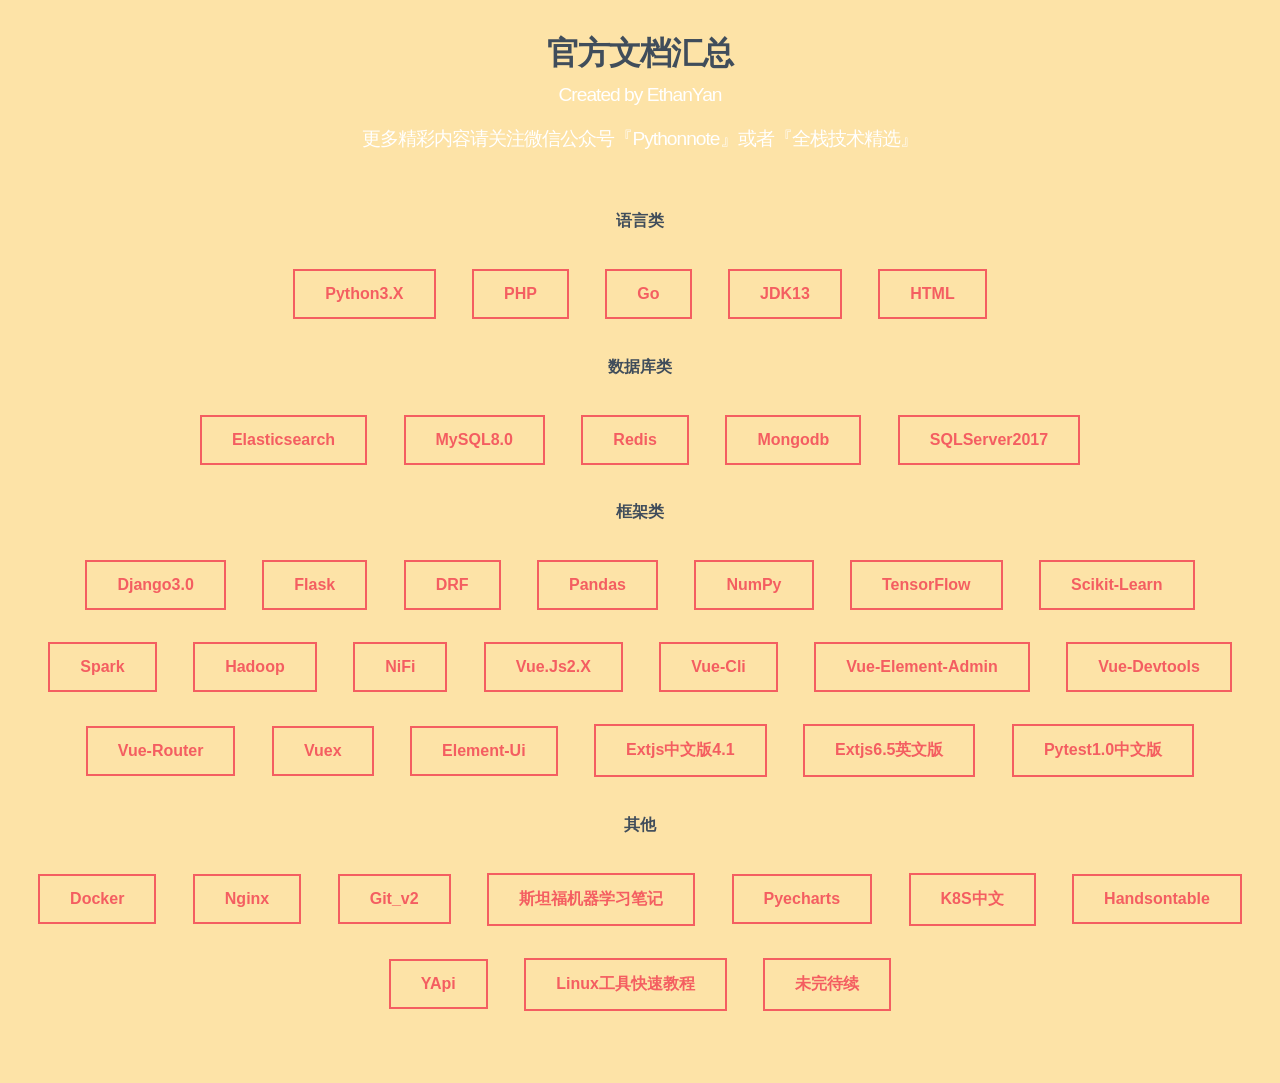
==== index.html @ 42d87d54 "Update index.html" ====
﻿<!doctype html>
<html lang="zh">
<head>
    <meta charset="UTF-8">
    <meta http-equiv="X-UA-Compatible" content="IE=edge,chrome=1">
    <meta name="viewport" content="width=device-width, initial-scale=1.0">
    <title>文档</title>
    <link rel="stylesheet" type="text/css" href="css/normalize.css" />
    <link rel="stylesheet" type="text/css" href="css/default.css">
    <link rel="stylesheet" type="text/css" href="css/styles.css">
    <!--[if IE]>
        <script src="http://libs.useso.com/js/html5shiv/3.7/html5shiv.min.js"></script>
    <![endif]-->
</head>
<body>
    <article class="htmleaf-container">
        <header class="htmleaf-header">
            <h1>官方文档汇总 <span>Created by EthanYan</span> <span>更多精彩内容请关注微信公众号『Pythonnote』或者『全栈技术精选』</span></h1>
        </header>
        <div class="htmleaf-content">
            <h4>语言类</h4>
            <button class="draw" onclick="location.href='https://docs.python.org/3/'">Python3.x</button>
            <button class="draw meet" onclick="location.href='https://www.php.net/manual/zh/index.php'">PHP</button>
            <button class="center" onclick="location.href='http://docs.studygolang.com/doc/'">Go</button>
            <button class="center" onclick="location.href='https://docs.oracle.com/en/java/javase/13/'">JDK13</button>
            <button class="draw meet" onclick="location.href='https://html.spec.whatwg.org/multipage/parsing.html'">HTML</button>

            <h4>数据库类</h4>
            <button class="draw" onclick="location.href='https://www.elastic.co/guide/en/elasticsearch/reference/current/index.html'">Elasticsearch</button>
            <button class="draw" onclick="location.href='https://dev.mysql.com/doc/refman/8.0/en/'">MySQL8.0</button>
            <button class="draw meet" onclick="location.href='https://redis.io/'">redis</button>
            <button class="center" onclick="location.href='https://docs.mongodb.com/'">mongodb</button>
            <button class="draw meet" onclick="location.href='https://docs.microsoft.com/zh-cn/sql/sql-server/?view=sql-server-2017'">SQLServer2017</button>

            <h4>框架类</h4>
            <button class="draw" onclick="location.href='https://docs.djangoproject.com/zh-hans/3.0/'">Django3.0</button>
            <button class="draw meet" onclick="location.href='https://dormousehole.readthedocs.io/en/latest/'">Flask</button>
            <button class="center" onclick="location.href='https://www.django-rest-framework.org/'">DRF</button>
            <button class="draw meet" onclick="location.href='https://pandas.pydata.org/pandas-docs/stable/'">pandas</button>
            <button class="draw" onclick="https://numpy.org/doc/'">NumPy</button>
            <button class="center" onclick="https://tensorflow.google.cn/tutorials/?hl=zh_cn'">TensorFlow</button>
            <button class="draw meet" onclick="location.href='https://scikit-learn.org/stable/'">scikit-learn</button>
            <button class="draw" onclick="location.href='http://spark.apache.org/docs/latest/'">Spark</button>
            <button class="center" onclick="location.href='http://hadoop.apache.org/'">Hadoop</button>
            <button class="draw meet" onclick="location.href='http://nifi.apache.org/docs.html'">NiFi</button>
            <button class="draw" onclick="location.href='https://cn.vuejs.org/v2/guide/'">Vue.js2.x</button>
            <button class="center" onclick="location.href='https://cli.vuejs.org/zh/guide/installation.html'">vue-cli</button>
            <button class="draw meet" onclick="location.href='https://panjiachen.gitee.io/vue-element-admin-site/zh/guide/'">vue-element-admin</button>
            <button class="draw" onclick="location.href='https://github.com/vuejs/vue-devtools/blob/dev/README.md'">vue-devtools</button>
            <button class="draw meet" onclick="location.href='https://router.vuejs.org/zh/guide/#html'">vue-router</button>
            <button class="draw" onclick="location.href='https://vuex.vuejs.org/zh/'">vuex</button>
            <button class="center" onclick="location.href='https://element.eleme.cn/#/zh-CN'">element-ui</button>
            <button class="draw meet" onclick="location.href='http://extjs-doc-cn.github.io/ext4api/'">extjs中文版4.1</button>
            <button class="draw" onclick="location.href='https://docs.sencha.com/extjs/6.5.0/'">extjs6.5英文版</button>
            <button class="center" onclick="location.href='https://learning-pytest.readthedocs.io/zh/latest/doc/intro/getting-started.html'">pytest1.0中文版</button>
            
            <h4>其他</h4>
            <button class="center" onclick="location.href='https://docs.docker.com/get-started/'">Docker</button>
            <button class="draw meet" onclick="location.href='http://nginx.org/en/docs/'">nginx</button>
            <button class="draw meet" onclick="location.href='https://git-scm.com/book/en/v2'">Git_v2</button>
            <button class="draw" onclick="location.href='https://yoyoyohamapi.gitbooks.io/mit-ml/content/'">斯坦福机器学习笔记</button>
            <button class="center" onclick="location.href='http://pyecharts.org/#/zh-cn/intro'">pyecharts</button>
            <button class="draw meet" onclick="location.href='http://docs.kubernetes.org.cn/'">K8S中文</button>
            <button class="center" onclick="location.href='https://handsontable.com/docs/7.4.2/tutorial-introduction.html'">handsontable</button>
            <button class="draw meet" onclick="location.href='https://hellosean1025.github.io/yapi/documents/index.html'">YApi</button>
            <button class="draw" onclick="location.href='https://linuxtools-rst.readthedocs.io/zh_CN/latest/index.html'">Linux工具快速教程</button>
            <button class="draw" onclick="location.href='https://www.baidu.com/'">未完待续</button>

        </div>
    </article>
    <div class="mysleffooter" style="text-align: center;">
        <script type="text/javascript">var cnzz_protocol = (("https:" == document.location.protocol) ? "https://" : "http://");document.write(unescape("%3Cspan id='cnzz_stat_icon_1278605887'%3E%3C/span%3E%3Cscript src='" + cnzz_protocol + "s4.cnzz.com/z_stat.php%3Fid%3D1278605887%26online%3D1%26show%3Dline' type='text/javascript'%3E%3C/script%3E"));</script>
    </div>
</body>
</html>
---- css/default.css ----
@import url(http://fonts.useso.com/css?family=Raleway:200,500,700,800);@font-face{font-family:'icomoon';src:url('../fonts/icomoon.eot?rretjt');src:url('../fonts/icomoon.eot?#iefixrretjt') format('embedded-opentype'),url('../fonts/icomoon.woff?rretjt') format('woff'),url('../fonts/icomoon.ttf?rretjt') format('truetype'),url('../fonts/icomoon.svg?rretjt#icomoon') format('svg');font-weight:normal;font-style:normal}[class^="icon-"],[class*=" icon-"]{font-family:'icomoon';speak:none;font-style:normal;font-weight:normal;font-variant:normal;text-transform:none;line-height:1;-webkit-font-smoothing:antialiased;-moz-osx-font-smoothing:grayscale}body,html{font-size:100%;padding:0;margin:0}*,*:after,*:before{-webkit-box-sizing:border-box;-moz-box-sizing:border-box;box-sizing:border-box}.clearfix:before,.clearfix:after{content:" ";display:table}.clearfix:after{clear:both}body{background:#fde3a7;color:#404d5b;font-weight:500;font-family:"Segoe UI","Lucida Grande",Helvetica,Arial,"Microsoft YaHei",FreeSans,Arimo,"Droid Sans","wenquanyi micro hei","Hiragino Sans GB","Hiragino Sans GB W3","FontAwesome",sans-serif}a{color:#2fa0ec;text-decoration:none;outline:0}a:hover,a:focus{color:#74777b}.htmleaf-container{margin:0 auto;text-align:center;overflow:hidden}.htmleaf-content{padding:1em 0}.bgcolor-1{background:#f0efee}.bgcolor-2{background:#f9f9f9}.bgcolor-3{background:#e8e8e8}.bgcolor-4{background:#2f3238;color:#fff}.bgcolor-5{background:#df6659;color:#521e18}.bgcolor-6{background:#2fa8ec}.bgcolor-7{background:#d0d6d6}.bgcolor-8{background:#3d4444;color:#fff}.bgcolor-9{background:#ef3f52;color:#fff}.bgcolor-10{background:#64448f;color:#fff}.bgcolor-11{background:#3755ad;color:#fff}.bgcolor-12{background:#3498db;color:#fff}.htmleaf-header{padding:1em 190px 1em;letter-spacing:-1px;text-align:center}.htmleaf-header h1{font-weight:600;font-size:2em;line-height:1;margin-bottom:0;font-family:"Segoe UI","Lucida Grande",Helvetica,Arial,"Microsoft YaHei",FreeSans,Arimo,"Droid Sans","wenquanyi micro hei","Hiragino Sans GB","Hiragino Sans GB W3","FontAwesome",sans-serif}.htmleaf-header h1 span{font-family:"Segoe UI","Lucida Grande",Helvetica,Arial,"Microsoft YaHei",FreeSans,Arimo,"Droid Sans","wenquanyi micro hei","Hiragino Sans GB","Hiragino Sans GB W3","FontAwesome",sans-serif;display:block;font-size:60%;font-weight:400;padding:.8em 0 .5em 0;color:#fff}.htmleaf-demo a{color:#1d7db1;text-decoration:none}.htmleaf-demo{width:100%;padding-bottom:1.2em}.htmleaf-demo a{display:inline-block;margin:.5em;padding:.6em 1em;border:3px solid #1d7db1;font-weight:700}.htmleaf-demo a:hover{opacity:.6}.htmleaf-demo a.current{background:#1d7db1;color:#fff}.htmleaf-links{position:relative;display:inline-block;white-space:nowrap;font-size:1.5em;text-align:center}.htmleaf-links::after{position:absolute;top:0;left:50%;margin-left:-1px;width:2px;height:100%;background:#dbdbdb;content:'';-webkit-transform:rotate3d(0,0,1,22.5deg);transform:rotate3d(0,0,1,22.5deg)}.htmleaf-icon{display:inline-block;margin:.5em;padding:0;width:1.5em;text-decoration:none}.htmleaf-icon span{display:none}.htmleaf-icon:before{margin:0 5px;text-transform:none;font-weight:normal;font-style:normal;font-variant:normal;font-family:'icomoon';line-height:1;speak:none;-webkit-font-smoothing:antialiased}.htmleaf-footer{width:100%;padding-top:10px}.htmleaf-small{font-size:.8em}.center{text-align:center}.related{position:absolute;top:100%;left:0;width:100%;color:#fff;background:#333;text-align:center;font-size:1.25em;padding:.5em 0;overflow:hidden}.related>a{vertical-align:top;width:calc(100% - 20px);max-width:340px;display:inline-block;text-align:center;margin:20px 10px;padding:25px;font-family:"Segoe UI","Lucida Grande",Helvetica,Arial,"Microsoft YaHei",FreeSans,Arimo,"Droid Sans","wenquanyi micro hei","Hiragino Sans GB","Hiragino Sans GB W3","FontAwesome",sans-serif}.related a{display:inline-block;text-align:left;margin:20px auto;padding:10px 20px;opacity:.8;-webkit-transition:opacity .3s;transition:opacity .3s;-webkit-backface-visibility:hidden}.related a:hover,.related a:active{opacity:1}
.related a img{max-width:100%;opacity:.8;border-radius:4px}.related a:hover img,.related a:active img{opacity:1}.related h3{font-family:"Microsoft YaHei",sans-serif}.related a h3{font-weight:300;margin-top:.15em;color:#fff}.icon-htmleaf-home-outline:before{content:"\e5000"}.icon-htmleaf-arrow-forward-outline:before{content:"\e5001"}@media screen and (max-width:50em){.htmleaf-header{padding:3em 10% 4em}.htmleaf-header h1{font-size:2em}}@media screen and (max-width:40em){.htmleaf-header h1{font-size:1.5em}}@media screen and (max-width:30em){.htmleaf-header h1{font-size:1.2em}}
---- css/styles.css ----
button{background:0;border:0;box-sizing:border-box;box-shadow:inset 0 0 0 2px #f45e61;color:#f45e61;font-size:inherit;font-weight:700;margin:1em;padding:1em 2em;text-align:center;text-transform:capitalize;position:relative;vertical-align:middle}button::before,button::after{box-sizing:border-box;content:'';position:absolute;width:100%;height:100%}.draw{-webkit-transition:color .25s;transition:color .25s}.draw::before,.draw::after{border:2px solid transparent;width:0;height:0}.draw::before{top:0;left:0}.draw::after{bottom:0;right:0}.draw:hover{color:#60daaa}.draw:hover::before,.draw:hover::after{width:100%;height:100%}.draw:hover::before{border-top-color:#60daaa;border-right-color:#60daaa;-webkit-transition:width .25s ease-out,height .25s ease-out .25s;transition:width .25s ease-out,height .25s ease-out .25s}.draw:hover::after{border-bottom-color:#60daaa;border-left-color:#60daaa;-webkit-transition:border-color 0s ease-out .5s,width .25s ease-out .5s,height .25s ease-out .75s;transition:border-color 0s ease-out .5s,width .25s ease-out .5s,height .25s ease-out .75s}.meet:hover{color:#fbca67}.meet::after{top:0;left:0}.meet:hover::before{border-top-color:#fbca67;border-right-color:#fbca67}.meet:hover::after{border-bottom-color:#fbca67;border-left-color:#fbca67;-webkit-transition:height .25s ease-out,width .25s ease-out .25s;transition:height .25s ease-out,width .25s ease-out .25s}.center:hover{color:#6477b9}.center::before,.center::after{top:0;left:0;height:100%;width:100%;-webkit-transform-origin:center;-ms-transform-origin:center;transform-origin:center}.center::before{border-top:2px solid #6477b9;border-bottom:2px solid #6477b9;-webkit-transform:scale3d(0,1,1);transform:scale3d(0,1,1)}.center::after{border-left:2px solid #6477b9;border-right:2px solid #6477b9;-webkit-transform:scale3d(1,0,1);transform:scale3d(1,0,1)}.center:hover::before,.center:hover::after{-webkit-transform:scale3d(1,1,1);transform:scale3d(1,1,1);-webkit-transition:-webkit-transform .5s;transition:transform .5s}.spin{width:6em;height:6em;padding:0}.spin:hover{color:#0eb7da}.spin::before,.spin::after{top:0;left:0}.spin::before{border:2px solid transparent}.spin:hover::before{border-top-color:#0eb7da;border-right-color:#0eb7da;border-bottom-color:#0eb7da;-webkit-transition:border-top-color .15s linear,border-right-color .15s linear .1s,border-bottom-color .15s linear .2s;transition:border-top-color .15s linear,border-right-color .15s linear .1s,border-bottom-color .15s linear .2s}.spin::after{border:0 solid transparent}.spin:hover::after{border-top:2px solid #0eb7da;border-left-width:2px;border-right-width:2px;-webkit-transform:rotate(270deg);-ms-transform:rotate(270deg);transform:rotate(270deg);-webkit-transition:-webkit-transform .4s linear 0s,border-left-width 0s linear .35s;transition:transform .4s linear 0s,border-left-width 0s linear .35s}.circle{border-radius:100%;box-shadow:none}.circle::before,.circle::after{border-radius:100%}.thick{color:#f45e61}.thick:hover{color:#fff;font-weight:700}.thick::before{border:3em solid transparent;z-index:-1}.thick::after{mix-blend-mode:color-dodge;z-index:-1}.thick:hover::before{background:#f45e61;border-top-color:#f45e61;border-right-color:#f45e61;border-bottom-color:#f45e61;-webkit-transition:background 0s linear .4s,border-top-color .15s linear,border-right-color .15s linear .15s,border-bottom-color .15s linear .25s;transition:background 0s linear .4s,border-top-color .15s linear,border-right-color .15s linear .15s,border-bottom-color .15s linear .25s}.thick:hover::after{border-top:3em solid #f45e61;border-left-width:3em;border-right-width:3em}.mysleffooter{position:relative;bottom:0;width:100%;height:40px}
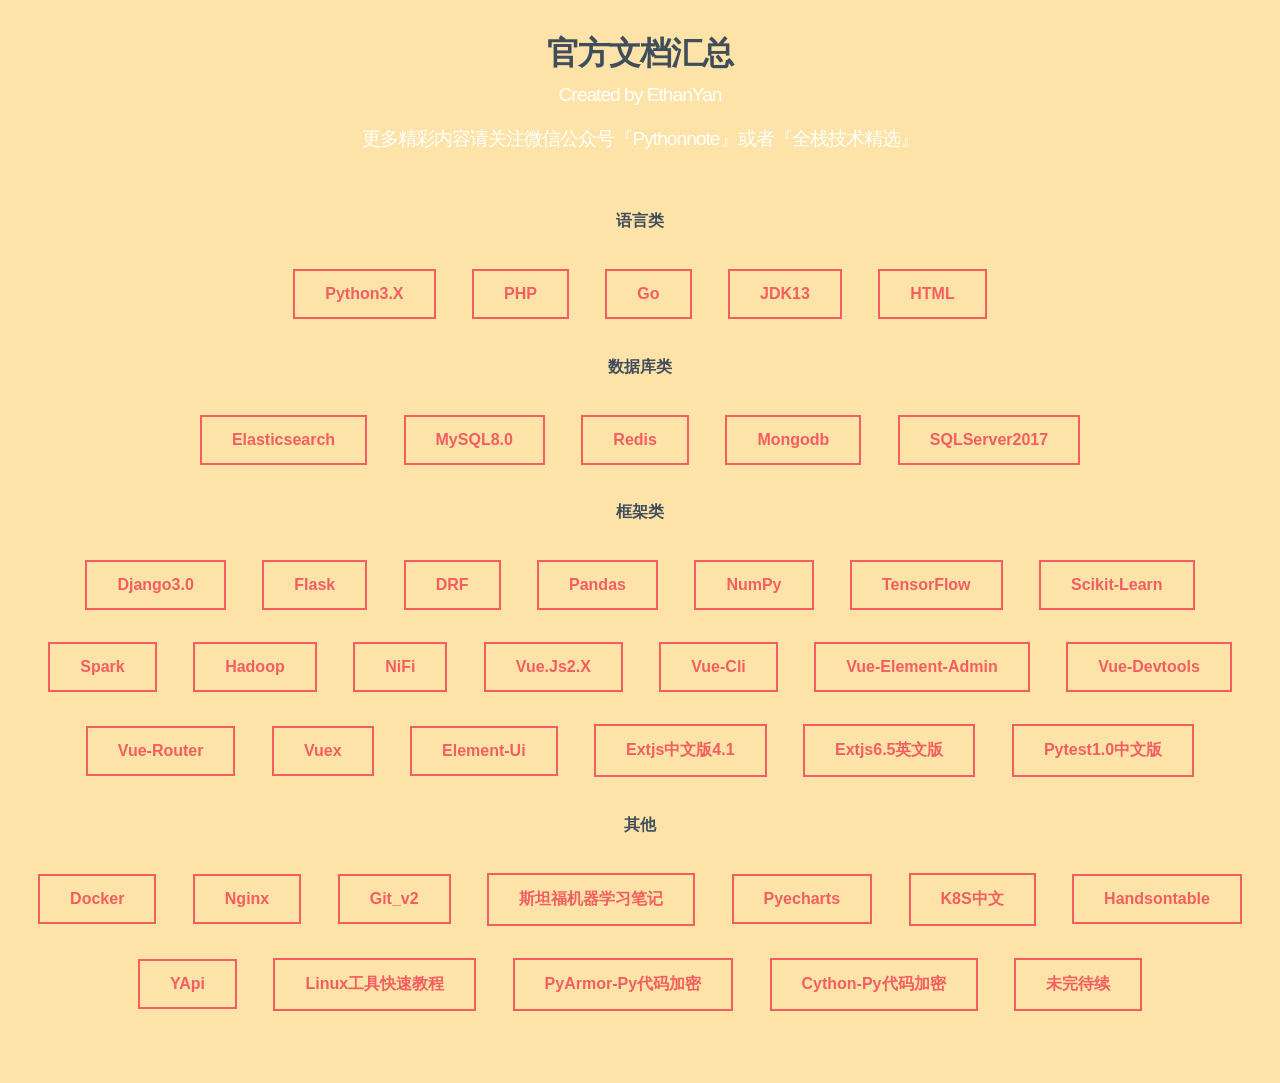
==== commit 3d009f72: "添加 py 代码加密相关的文档" ====
--- a/index.html
+++ b/index.html
@@ -64,6 +64,8 @@
             <button class="center" onclick="location.href='https://handsontable.com/docs/7.4.2/tutorial-introduction.html'">handsontable</button>
             <button class="draw meet" onclick="location.href='https://hellosean1025.github.io/yapi/documents/index.html'">YApi</button>
             <button class="draw" onclick="location.href='https://linuxtools-rst.readthedocs.io/zh_CN/latest/index.html'">Linux工具快速教程</button>
+            <button class="center" onclick="location.href='https://pyarmor.readthedocs.io/zh/latest/'">PyArmor-py代码加密</button>
+            <button class="draw meet" onclick="location.href='https://cython.readthedocs.io/en/latest/'">Cython-py代码加密</button>
             <button class="draw" onclick="location.href='https://www.baidu.com/'">未完待续</button>
 
         </div>
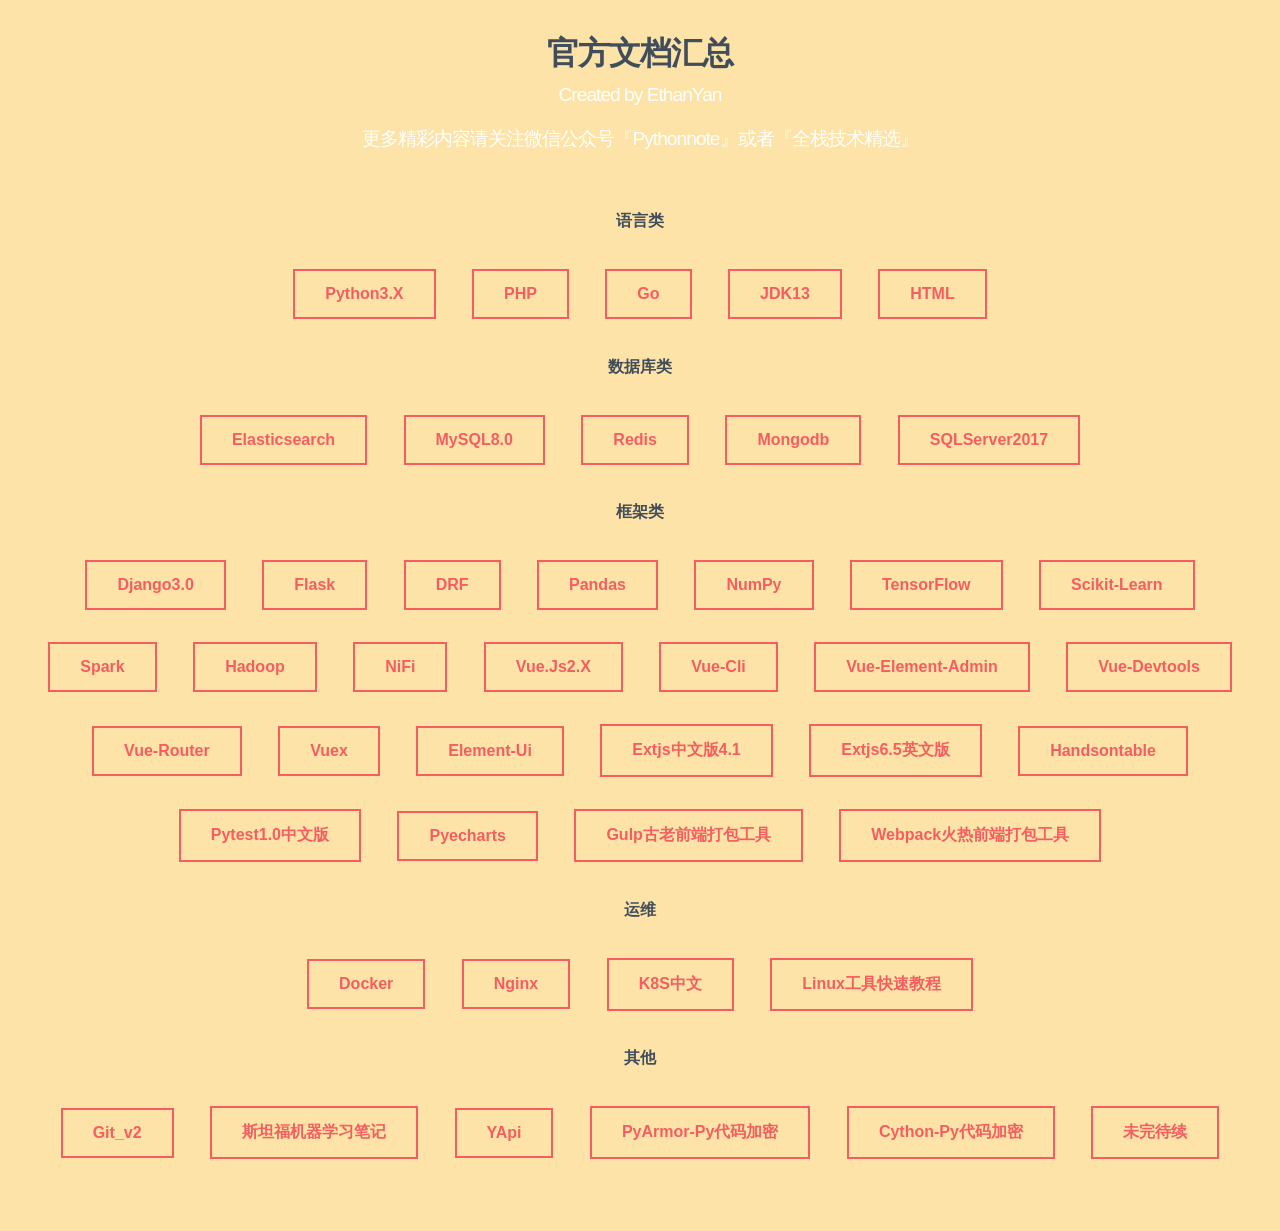
==== commit 03bd718d: "Update index.html" ====
--- a/index.html
+++ b/index.html
@@ -52,18 +52,22 @@
             <button class="center" onclick="location.href='https://element.eleme.cn/#/zh-CN'">element-ui</button>
             <button class="draw meet" onclick="location.href='http://extjs-doc-cn.github.io/ext4api/'">extjs中文版4.1</button>
             <button class="draw" onclick="location.href='https://docs.sencha.com/extjs/6.5.0/'">extjs6.5英文版</button>
-            <button class="center" onclick="location.href='https://learning-pytest.readthedocs.io/zh/latest/doc/intro/getting-started.html'">pytest1.0中文版</button>
+            <button class="center" onclick="location.href='https://handsontable.com/docs/7.4.2/tutorial-introduction.html'">handsontable</button>
+            <button class="draw meet" onclick="location.href='https://learning-pytest.readthedocs.io/zh/latest/doc/intro/getting-started.html'">pytest1.0中文版</button>
+            <button class="center" onclick="location.href='http://pyecharts.org/#/zh-cn/intro'">pyecharts</button>
+            <button class="draw" onclick="location.href='https://www.gulpjs.com.cn/docs/getting-started/quick-start/'">gulp古老前端打包工具</button>
+            <button class="draw meet" onclick="location.href='https://webpack.js.org/api/'">Webpack火热前端打包工具</button>
+            
+            <h4>运维</h4>
+            <button class="center" onclick="location.href='https://docs.docker.com/get-started/'">Docker</button>
+            <button class="draw meet" onclick="location.href='http://nginx.org/en/docs/'">nginx</button>
+            <button class="draw meet" onclick="location.href='http://docs.kubernetes.org.cn/'">K8S中文</button>
+            <button class="draw" onclick="location.href='https://linuxtools-rst.readthedocs.io/zh_CN/latest/index.html'">Linux工具快速教程</button>
             
             <h4>其他</h4>
-            <button class="center" onclick="location.href='https://docs.docker.com/get-started/'">Docker</button>
-            <button class="draw meet" onclick="location.href='http://nginx.org/en/docs/'">nginx</button>
             <button class="draw meet" onclick="location.href='https://git-scm.com/book/en/v2'">Git_v2</button>
             <button class="draw" onclick="location.href='https://yoyoyohamapi.gitbooks.io/mit-ml/content/'">斯坦福机器学习笔记</button>
-            <button class="center" onclick="location.href='http://pyecharts.org/#/zh-cn/intro'">pyecharts</button>
-            <button class="draw meet" onclick="location.href='http://docs.kubernetes.org.cn/'">K8S中文</button>
-            <button class="center" onclick="location.href='https://handsontable.com/docs/7.4.2/tutorial-introduction.html'">handsontable</button>
             <button class="draw meet" onclick="location.href='https://hellosean1025.github.io/yapi/documents/index.html'">YApi</button>
-            <button class="draw" onclick="location.href='https://linuxtools-rst.readthedocs.io/zh_CN/latest/index.html'">Linux工具快速教程</button>
             <button class="center" onclick="location.href='https://pyarmor.readthedocs.io/zh/latest/'">PyArmor-py代码加密</button>
             <button class="draw meet" onclick="location.href='https://cython.readthedocs.io/en/latest/'">Cython-py代码加密</button>
             <button class="draw" onclick="location.href='https://www.baidu.com/'">未完待续</button>
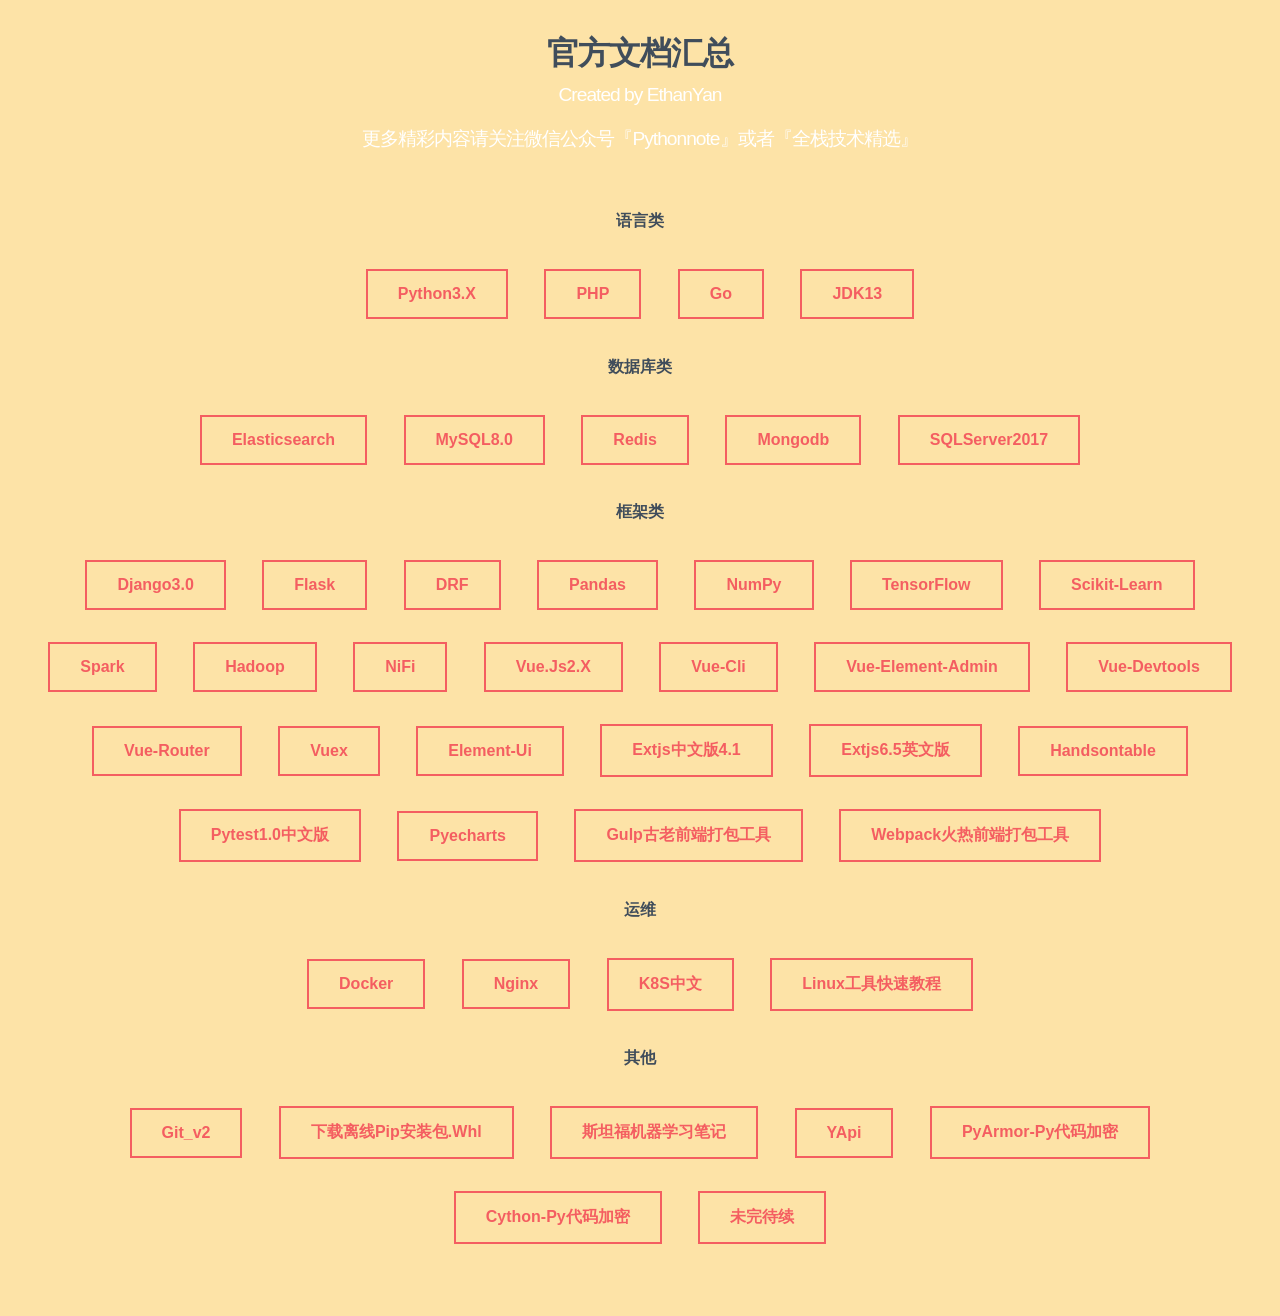
==== commit 4dfb9096: "Update index.html" ====
--- a/index.html
+++ b/index.html
@@ -23,7 +23,6 @@
             <button class="draw meet" onclick="location.href='https://www.php.net/manual/zh/index.php'">PHP</button>
             <button class="center" onclick="location.href='http://docs.studygolang.com/doc/'">Go</button>
             <button class="center" onclick="location.href='https://docs.oracle.com/en/java/javase/13/'">JDK13</button>
-            <button class="draw meet" onclick="location.href='https://html.spec.whatwg.org/multipage/parsing.html'">HTML</button>
 
             <h4>数据库类</h4>
             <button class="draw" onclick="location.href='https://www.elastic.co/guide/en/elasticsearch/reference/current/index.html'">Elasticsearch</button>
@@ -66,6 +65,7 @@
             
             <h4>其他</h4>
             <button class="draw meet" onclick="location.href='https://git-scm.com/book/en/v2'">Git_v2</button>
+            <button class="center" onclick="location.href='https://pypi.org/'">下载离线pip安装包.whl</button>
             <button class="draw" onclick="location.href='https://yoyoyohamapi.gitbooks.io/mit-ml/content/'">斯坦福机器学习笔记</button>
             <button class="draw meet" onclick="location.href='https://hellosean1025.github.io/yapi/documents/index.html'">YApi</button>
             <button class="center" onclick="location.href='https://pyarmor.readthedocs.io/zh/latest/'">PyArmor-py代码加密</button>
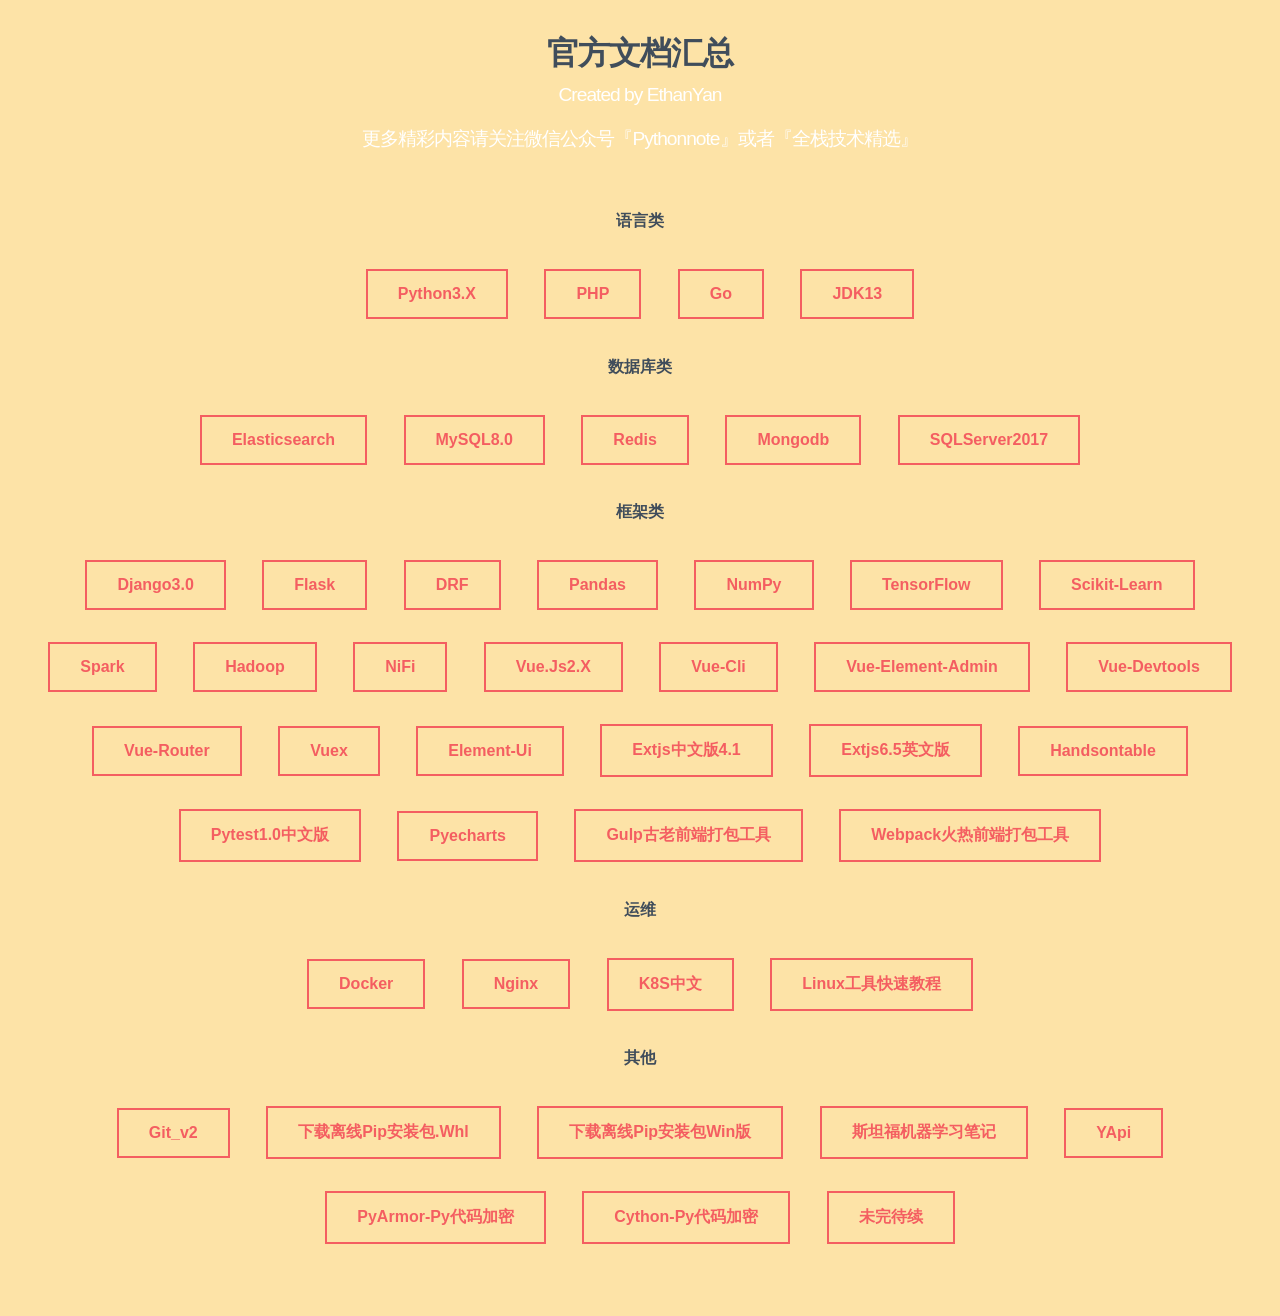
==== commit 2b8cc4ec: "Update index.html" ====
--- a/index.html
+++ b/index.html
@@ -66,6 +66,7 @@
             <h4>其他</h4>
             <button class="draw meet" onclick="location.href='https://git-scm.com/book/en/v2'">Git_v2</button>
             <button class="center" onclick="location.href='https://pypi.org/'">下载离线pip安装包.whl</button>
+            <button class="draw" onclick="location.href='https://www.lfd.uci.edu/~gohlke/pythonlibs/'">下载离线pip安装包win版</button>
             <button class="draw" onclick="location.href='https://yoyoyohamapi.gitbooks.io/mit-ml/content/'">斯坦福机器学习笔记</button>
             <button class="draw meet" onclick="location.href='https://hellosean1025.github.io/yapi/documents/index.html'">YApi</button>
             <button class="center" onclick="location.href='https://pyarmor.readthedocs.io/zh/latest/'">PyArmor-py代码加密</button>
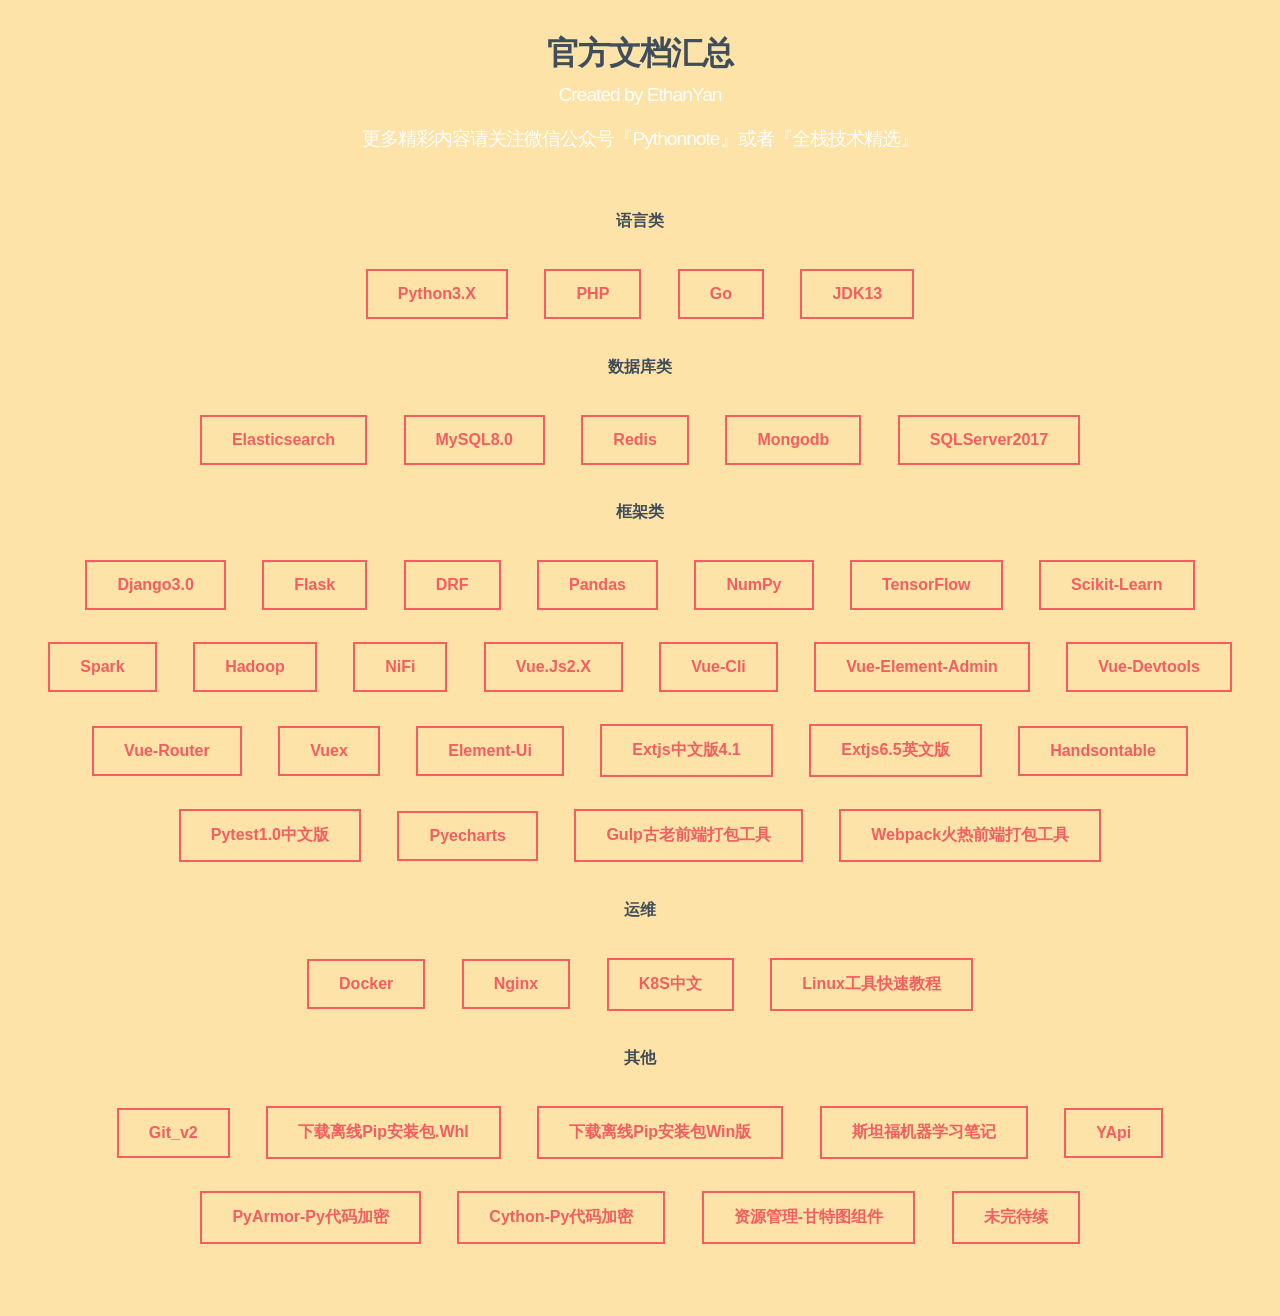
==== commit d7481339: "Update index.html" ====
--- a/index.html
+++ b/index.html
@@ -67,10 +67,11 @@
             <button class="draw meet" onclick="location.href='https://git-scm.com/book/en/v2'">Git_v2</button>
             <button class="center" onclick="location.href='https://pypi.org/'">下载离线pip安装包.whl</button>
             <button class="draw" onclick="location.href='https://www.lfd.uci.edu/~gohlke/pythonlibs/'">下载离线pip安装包win版</button>
-            <button class="draw" onclick="location.href='https://yoyoyohamapi.gitbooks.io/mit-ml/content/'">斯坦福机器学习笔记</button>
-            <button class="draw meet" onclick="location.href='https://hellosean1025.github.io/yapi/documents/index.html'">YApi</button>
-            <button class="center" onclick="location.href='https://pyarmor.readthedocs.io/zh/latest/'">PyArmor-py代码加密</button>
+            <button class="draw meet" onclick="location.href='https://yoyoyohamapi.gitbooks.io/mit-ml/content/'">斯坦福机器学习笔记</button>
+            <button class="center" onclick="location.href='https://hellosean1025.github.io/yapi/documents/index.html'">YApi</button>
+            <button class="draw" onclick="location.href='https://pyarmor.readthedocs.io/zh/latest/'">PyArmor-py代码加密</button>
             <button class="draw meet" onclick="location.href='https://cython.readthedocs.io/en/latest/'">Cython-py代码加密</button>
+            <button class="center" onclick="location.href='https://www.highcharts.com/demo/gantt/resource-management'">资源管理-甘特图组件</button>
             <button class="draw" onclick="location.href='https://www.baidu.com/'">未完待续</button>
 
         </div>
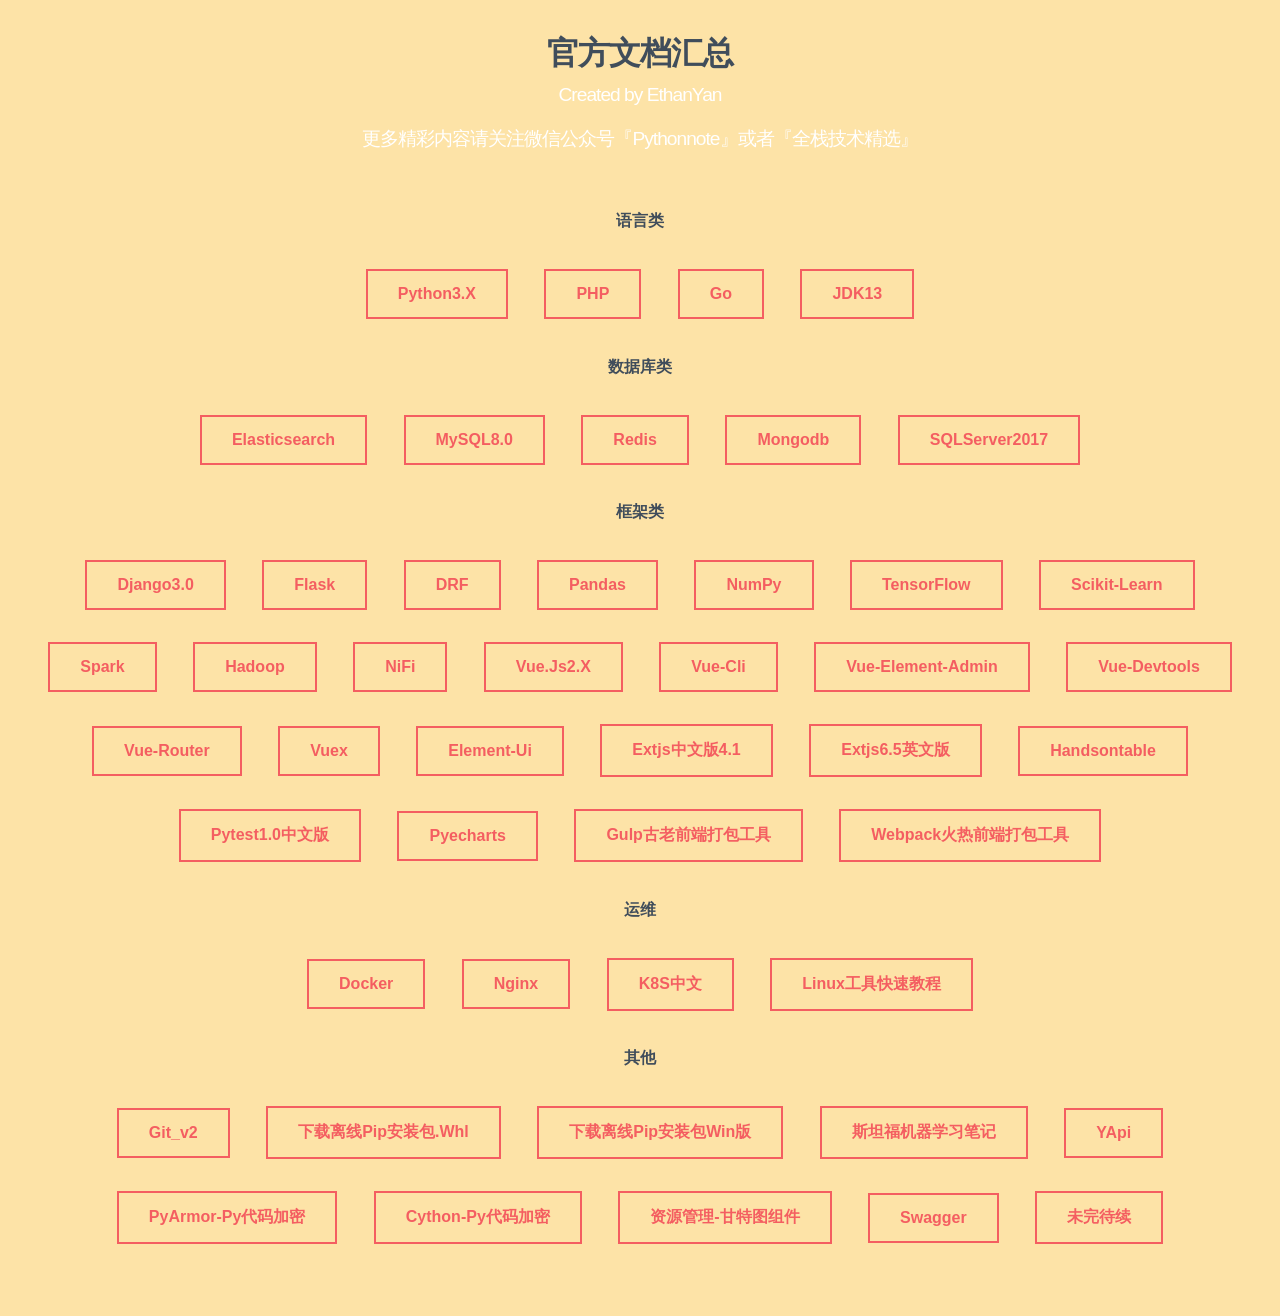
==== commit ea047c6d: "Update index.html" ====
--- a/index.html
+++ b/index.html
@@ -72,6 +72,7 @@
             <button class="draw" onclick="location.href='https://pyarmor.readthedocs.io/zh/latest/'">PyArmor-py代码加密</button>
             <button class="draw meet" onclick="location.href='https://cython.readthedocs.io/en/latest/'">Cython-py代码加密</button>
             <button class="center" onclick="location.href='https://www.highcharts.com/demo/gantt/resource-management'">资源管理-甘特图组件</button>
+            <button class="draw meet" onclick="location.href='https://editor.swagger.io/'">swagger</button>
             <button class="draw" onclick="location.href='https://www.baidu.com/'">未完待续</button>
 
         </div>
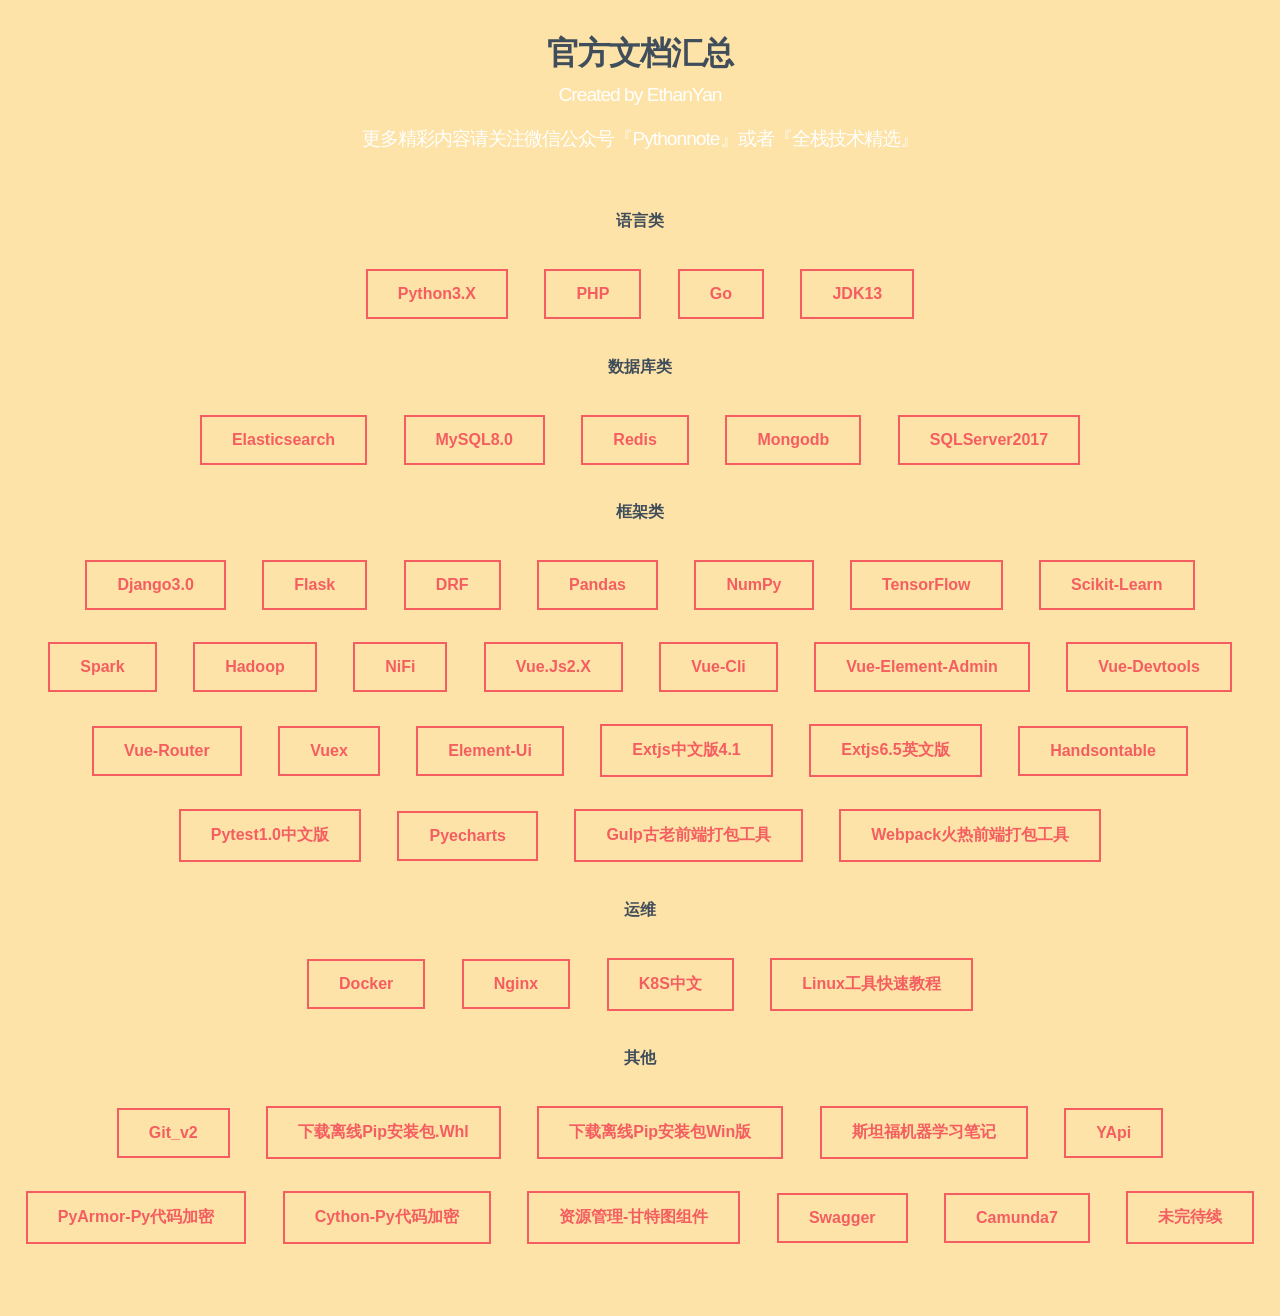
==== commit 69681f4e: "添加camunda文档" ====
--- a/index.html
+++ b/index.html
@@ -73,6 +73,7 @@
             <button class="draw meet" onclick="location.href='https://cython.readthedocs.io/en/latest/'">Cython-py代码加密</button>
             <button class="center" onclick="location.href='https://www.highcharts.com/demo/gantt/resource-management'">资源管理-甘特图组件</button>
             <button class="draw meet" onclick="location.href='https://editor.swagger.io/'">swagger</button>
+            <button class="center" onclick="location.href='https://docs.camunda.org/manual/7.17/'">camunda7</button>
             <button class="draw" onclick="location.href='https://www.baidu.com/'">未完待续</button>
 
         </div>
